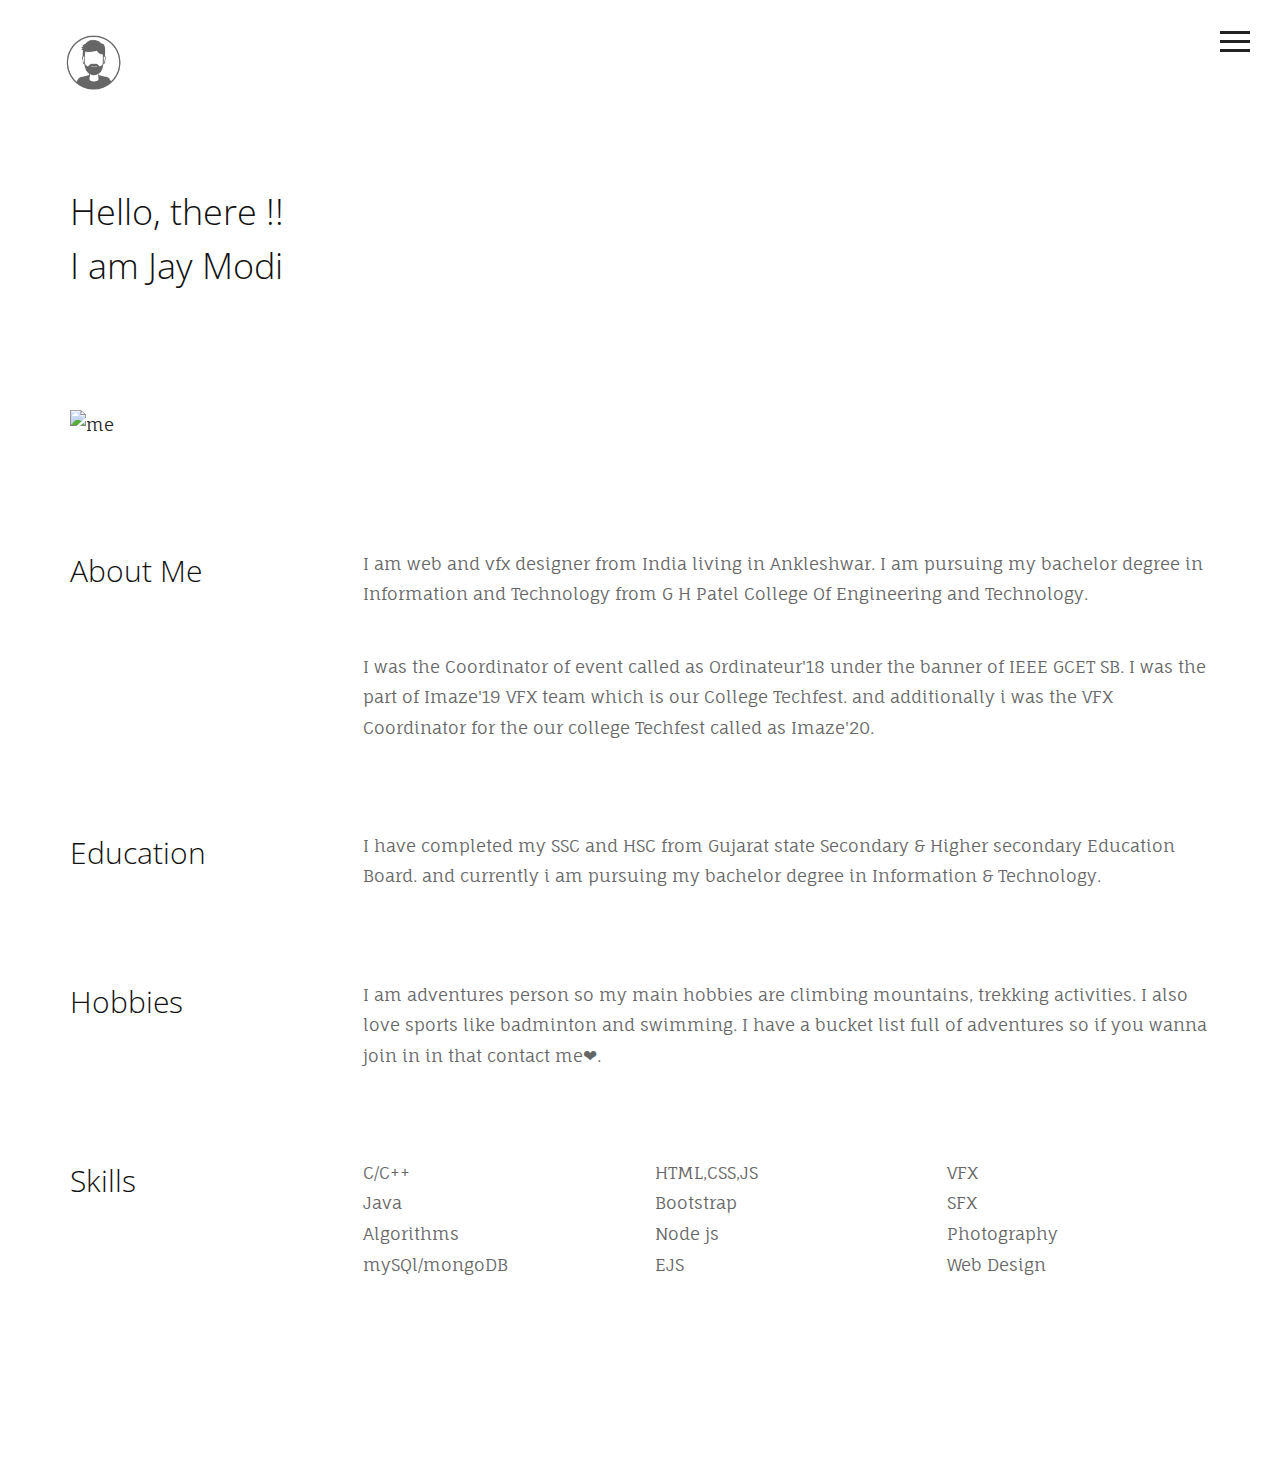
==== about.html @ a881f561 "version 1.0" ====
<!DOCTYPE html>
<html lang="en">
   <head>
      <meta charset="utf-8">
      <title>Jay Modi</title>
      <!-- Css -->
      <link href="css/bootstrap.css" rel="stylesheet">
      <link href="css/style.css" rel="stylesheet">
   </head>
   <body>
      <nav class="navbar navbar-default color-fill navbar-fixed-top">
         <div class="col-md-12">
            <div class="nav">
               <button class="btn-nav">
               <span class="icon-bar top"></span>
               <span class="icon-bar middle"></span>
               <span class="icon-bar bottom"></span>
               </button>
            </div>
            <a class="navbar-brand" href="index.html">
            <img class="logo" src="img/logo.png" alt="logo">
            </a>
            <div class="nav-content hideNav hidden">
               <ul class="nav-list vcenter">
                  <li class="nav-item"><a class="item-anchor" href="index.html">Home</a></li>
                  <li class="nav-item"><a class="item-anchor" href="about.html">About Me</a></li>
                  <li class="nav-item"><a class="item-anchor" href="contact.html">Contact</a></li>
               </ul>
            </div>
         </div>
      </nav>
      <section id="about">
         <div class="container">
            <div class="row">
               <div class="col-md-12">
                  <h1>
                     Hello, there !!
                     <br>
                     I am Jay Modi
                  </h1>
                  <br>
                  <img class="img-responsive margin-top-45" src="img/4.jpg" alt="me">
               </div>
            </div>
            <br>
            <div class="row margin-top-45">
               <div class="col-md-3">
                  <h2>About Me</h2>
               </div>
               <div class="col-md-9">
                  <p>
                     I am web and vfx designer from India living in Ankleshwar. I am pursuing my bachelor degree in Information and Technology from G H Patel College Of Engineering and Technology.
                  </p>
                  <br>
                  <p>
                    I was the Coordinator of event called as Ordinateur'18 under the banner of IEEE GCET SB. I was the part of Imaze'19 VFX team which is our College Techfest. and additionally i was the VFX Coordinator for the our college Techfest called as Imaze'20.
                  </p>
               </div>
            </div>
            <div class="row margin-top-45">
               <div class="col-md-3">
                  <h2>Education</h2>
               </div>
               <div class="col-md-9">
                  <p>
                    I have completed my SSC and HSC from Gujarat state Secondary & Higher secondary Education Board. and currently i am pursuing my bachelor degree in Information & Technology.
                  </p>
               </div>
            </div>
            <div class="row margin-top-45">
               <div class="col-md-3">
                  <h2>Hobbies</h2>
               </div>
               <div class="col-md-9">
                  <p>
                    I am adventures person so my main hobbies are climbing mountains, trekking activities. I also love sports like badminton and swimming. I have a bucket list full of adventures so if you wanna join in in that contact me❤.
                  </p>
               </div>
            </div>
            <div class="row margin-top-45">
               <div class="col-md-3">
                  <h2>Skills</h2>
               </div>
               <div class="col-md-9">
                  <div class="row">
                     <div class="col-md-4">
                        <ul class="list-unstyled">
                           <li>C/C++</li>
                           <li>Java</li>
                           <li>Algorithms</li>
                           <li>mySQl/mongoDB</li>
                        </ul>
                     </div>
                     <div class="col-md-4">
                        <ul class="list-unstyled">
                           <li>HTML,CSS,JS</li>
                           <li>Bootstrap</li>
                           <li>Node js</li>
                           <li>EJS</li>
                        </ul>
                     </div>
                     <div class="col-md-4">
                        <ul class="list-unstyled">
                           <li>VFX</li>
                           <li>SFX</li>
                           <li>Photography</li>
                           <li>Web Design</li>
                        </ul>
                     </div>
                  </div>
               </div>
            </div>
         </div>
      </section>
      <!-- script -->
      <script src="js/jquery.js"></script>
      <script src="js/bootstrap.min.js"></script>
      <script src="js/modernizr.js"></script>
      <script src="js/script.js"></script>
   </body>
</html>
---- css/style.css ----
@import url(https://fonts.googleapis.com/css?family=Open+Sans:400,300);
@import 'https://fonts.googleapis.com/css?family=Fauna+One';

/*---------- Global Style ----------*/

body {
    color: #222;
    font-family: 'Fauna One', serif;
    font-size: 17px;
    line-height: 1.8!important;
}
html {
    overflow-x: hidden;
}
h1,
h2,
h3,
h4,
h5,
h6 {
    font-family: 'Open Sans', sans-serif;
    font-weight: 200;
    color: #111;
    line-height: 1.5em;
    margin-top: 0;
}
p {
    font-family: 'Fauna One', serif;
    font-weight: 300;
    margin-top: 1px;
}
p,
ul,
li {
    color: #666;
}
section {
    padding-top: 185px;
    padding-bottom: 185px;
}
.no-gutter {
    padding-right: 0;
    padding-left: 0;
}
a,
a:link {
    color: #666;
}
a:hover,
a:focus,
a:visited {
    color: #666;
    text-decoration: none;
}
.vcenter {
    position: relative;
    top: 50%;
    transform: translateY(-50%);
    -webkit-transform: translateY(-50%);
    -ms-transform: translateY(-50%);
}
.fill {
    height: 100vh;
}
.margin-top-05 {
    margin-top: 0.5em;
}
.margin-top-10 {
    margin-top: 1.0em;
}
.margin-top-15 {
    margin-top: 1.5em;
}
.margin-top-20 {
    margin-top: 2.0em;
}
.margin-top-25 {
    margin-top: 2.5em;
}
.margin-top-30 {
    margin-top: 3.0em;
}
.margin-top-35 {
    margin-top: 3.5em;
}
.margin-top-40 {
    margin-top: 4.0em;
}
.margin-top-45 {
    margin-top: 4.5em;
}

/*---------- Navbar ----------*/

.nav {
    position: relative;
    width: auto;
    display: inline-block;
    border: none;
    float: right;
    z-index: 99999;
}
.navbar-fixed-top {
    padding-top: 10px;
}
.navbar-brand {
    padding-top: 25px;
    height: 100px;
}
.navbar-brand > img {
    max-width: 127px;
    z-index: 9999;
}
@media (max-width: 768px) {
    .navbar-brand {
        padding-left: 0px;
    }
}
.navbar-default {
    background-color: transparent;
    border-color: transparent;
}
.navbar-default.color-fill {
    background-color: #fff;
    border-color: transparent;
}
.btn-nav {
    background: transparent;
    border: none;
    padding: 15px;
    -webkit-transition: all .5s ease;
    -moz-transition: all .5s ease;
    -ms-transition: all .5s ease;
    -o-transition: all .5s ease;
    transition: all .5s ease;
    cursor: pointer;
    z-index: 99999;
}
@media (max-width: 768px) {
    .btn-nav {
        padding: 15px 0;
    }
}
.btn-nav:focus {
    outline: 0;
}
.icon-bar {
    display: block;
    margin: 6px 0;
    width: 30px;
    height: 3px;
    background-color: #222;
}
.icon-bar.inverted {
    background-color: #fff;
}
@media (max-width: 992px) {
    .icon-bar.inverted {
        background-color: #222;
    }
}
.opaque {
    background-color: #fff!important;
}
.btn-nav:hover .icon-bar {
    -webkit-transition: all 1s ease;
    -moz-transition: all 1s ease;
    -ms-transition: all 1s ease;
    -o-transition: all 1s ease;
    transition: all 1s ease;
    background-color: #555;
}
.nav-content {
    position: fixed;
    top: -100%;
    bottom: 0;
    left: 0;
    right: 0;
    background-color: rgba(255, 255, 255, 1);
    display: block;
    height: 100%;
    z-index: 9;
}
.nav-list {
    list-style: none;
    padding: 0;
    position: relative;
}
.item-anchor {
    color: #fff;
    font-size: 30px;
    font-weight: 100;
    position: relative;
    text-decoration: none;
    padding: 10px;
}
.item-anchor:hover,
.item-anchor:focus {
    color: #ffffff;
    -webkit-transition: all 1s ease;
    -moz-transition: all 1s ease;
    -ms-transition: all 1s ease;
    -o-transition: all 1s ease;
    transition: all 1s ease;
}
.item-anchor:hover:after,
.item-anchor:focus:after {
    width: 100%;
    background: #f7f7f7;
    -webkit-transition: all 1s ease;
    -moz-transition: all 1s ease;
    -ms-transition: all 1s ease;
    -o-transition: all 1s ease;
    transition: all 1s ease;
}
.nav-item {
    font-family: 'Open Sans', sans-serif;
    margin: 10px auto;
    text-align: center;
    color: #222;
}
.nav-item a:link,
.nav-item a:hover,
.nav-item a:focus {
    color: #222;
}
.nav-item a:hover,
.nav-item a:focus {
    border-bottom: 2px solid #222;
}
.animated {
    display: block;
    margin: 0 auto;
}
.animated:hover .icon-bar,
.animated:focus .icon-bar {
    background-color: #fff;
}
.animated:focus {
    cursor: pointer;
    z-index: 9999;
}
.middle {
    margin: 0 auto;
}
.icon-bar {
    -webkit-transition: all .7s ease;
    -moz-transition: all .7s ease;
    -ms-transition: all .7s ease;
    -o-transition: all .7s ease;
    transition: all .7s ease;
    z-index: 999999;
}
.animated .icon-bar {
    z-index: 999999;
    background-color: #222!important;
}
.animated .top {
    -webkit-transform: translateY(7px) rotateZ(45deg);
    -moz-transform: translateY(7px) rotateZ(45deg);
    -ms-transform: translateY(7px) rotateZ(45deg);
    -o-transform: translateY(7px) rotateZ(45deg);
    transform: translateY(7px) rotateZ(45deg);
}
.animated .bottom {
    -webkit-transform: translateY(-11px) rotateZ(-45deg);
    -moz-transform: translateY(-11px) rotateZ(-45deg);
    -ms-transform: translateY(-11px) rotateZ(-45deg);
    -o-transform: translateY(-11px) rotateZ(-45deg);
    transform: translateY(-11px) rotateZ(-45deg);
}
.animated .middle {
    width: 0;
}
@keyframes showNav {
    from {
        top: -100%;
    }
    to {
        top: 0;
    }
}
@-webkit-keyframes showNav {
    from {
        top: -100%;
    }
    to {
        top: 0;
    }
}
@-moz-keyframes showNav {
    from {
        top: -100%;
    }
    to {
        top: 0;
    }
}
@-o-keyframes showNav {
    from {
        top: -100%;
    }
    to {
        top: 0;
    }
}
.showNav {
    -webkit-animation: showNav 1s ease forwards;
    -moz-animation: showNav 1s ease forwards;
    -o-animation: showNav 1s ease forwards;
    animation: showNav 1s ease forwards;
}
@keyframes hideNav {
    from {
        top: 0;
    }
    to {
        top: -100%;
    }
}
@-webkit-keyframes hideNav {
    from {
        top: 0;
    }
    to {
        top: -100%;
    }
}
@-moz-keyframes hideNav {
    from {
        top: 0;
    }
    to {
        top: -100%;
    }
}
@-o-keyframes hideNav {
    from {
        top: 0;
    }
    to {
        top: -100%;
    }
}
.hideNav {
    -webkit-animation: hideNav 1s ease forwards;
    -moz-animation: hideNav 1s ease forwards;
    -o-animation: hideNav 1s ease forwards;
    animation: hideNav 1s ease forwards;
}
.hidden {
    display: none;
}

/*---------- Menu Icon Animation ----------*/

.navbar-toggle * {
    -ms-transition: all 0.4s ease;
    -webkit-transition: all 0.4s ease;
    -moz-transition: all 0.4s ease;
    -o-transition: all 0.4s ease;
    transition: all 0.4s ease;
}
.navbar-toggle {
    border: medium none;
    border-radius: 0;
    color: #fff;
    cursor: pointer;
    height: 50px;
    padding: 16px;
    width: 50px;
    float: right;
    margin-top: 0px;
    margin-bottom: 0px;
}
.navbar-default .navbar-toggle:hover,
.navbar-default .navbar-toggle:focus {
    background-color: #fff;
}
.navbar-default .navbar-toggle,
.navbar-default .navbar-collapse,
.navbar-default .navbar-form {
    border-color: #fff;
}
.navbar-toggle span {
    width: 25px;
    height: 3px;
    margin-bottom: 5px;
    background-color: #222;
    display: block;
}
.navbar-toggle span.bar1 {
    -ms-transform: rotate(45deg);
    -webkit-transform: rotate(45deg);
    -moz-transform: rotate(45deg);
    -o-transform: rotate(45deg);
    transform: rotate(45deg);
    -ms-transform-origin: 1px 3px;
    -webkit-transform-origin: 1px 3px;
    -moz-transform-origin: 1px 3px;
    -o-transform-origin: 1px 3px;
    transform-origin: 1px 3px;
    width: 31px;
}
.navbar-toggle span.bar2 {
    -ms-transform: rotate(-360deg) scale(0);
    -webkit-transform: rotate(-360deg) scale(0);
    -moz-transform: rotate(-360deg) scale(0);
    -o-transform: rotate(-360deg) scale(0);
    transform: rotate(-360deg) scale(0);
}
.navbar-toggle span.bar3 {
    -ms-transform: rotate(-45deg);
    -webkit-transform: rotate(-45deg);
    transform: rotate(-45deg);
    -ms-transform-origin: 8px 2px;
    -webkit-transform-origin: 8px 2px;
    transform-origin: 8px 2px;
    width: 31px;
}
.navbar-toggle.collapsed span.bar1,
.navbar-toggle.collapsed span.bar2,
.navbar-toggle.collapsed span.bar3,
.navbar-toggle.collapsed span.bar4 {
    -ms-transform: none;
    -webkit-transform: none;
    transform: none;
    width: 30px;
}

/*---------- Header ----------*/

#header {
    height: 50%;
    margin: 0 auto;
    position: relative;
    color: #fff;
    text-align: center;
    background-size: cover;
}
#headslide {
    position: relative;
}
#headslide .img-responsive,
#headslide .thumbnail > img,
#headslide .thumbnail a > img,
#headslide .carousel-inner > .item > img,
#headslide .carousel-inner > .item > a > img {
    height: 100vh;
    max-width: none;
    object-fit: cover;
    width: 100%;
}
#header h1,
#header p {
    color: #fff;
}
#header h1 {
    font-size: 3.5em;
}
#header p {
    font-size: 1.5em;
}

/*---------- Portfolio ----------*/

#portfolio {
    padding-top: 185px;
}
.background-image-holder {
    background-attachment: scroll;
    background-clip: border-box;
    background-origin: padding-box;
    background-position: 50% 50% !important;
    background-repeat: repeat;
    background-size: cover !important;
    height: 100%;
    left: 0;
    top: 0;
    transition: all 0.3s ease 0s;
    width: 100%;
    z-index: 1;
}
.background-image {
    height: 100%;
    width: 100%;
    object-fit: cover;
}
.square-thumbs li {
    height: 285px;
}
.lightbox-grid li {
    padding: 8px;
    float: left;
    opacity: 1;
    transition: all 0.3s ease 0s;
}
@media (max-width: 992px) {
    .lightbox-grid li  {
        padding: 8px 0;
    }
}
.lightbox-grid,
.lightbox-grid ul,
.lightbox-grid li {
    overflow: hidden;
    position: relative;
}
.portfolio-sorting {
    padding-left: 15px;
    font-family: 'Open Sans', sans-serif;
}
.portfolio-sorting li a:hover,
.portfolio-sorting li a.active {
    border-bottom: 2px solid #222;
}
.portfolio-item {
    margin-bottom: 30px;
}
.item {
    height: 100vh;
}
.item img {
    width: 100%;
    height: 100vh!important;
    object-fit: cover;
}
.btn {
  border-color: #000000;
}
.btn:hover {
  background-color: #E8E4E1;
}
.linkedin_img{
  width: 50px;
  text-align: center;
  margin: 50px 10px 10px;
}
.linkedin_img:hover{
  text-align: center;
  color: #3E9C87;
}
.twitter_img{
  text-align: center;
  width: 50px;
  margin: 50px 10px 10px;
}
.twitter_img:hover{
  color: #3E9C87;
  text-align: center;
}
.instagram_img{
  text-align: center;
  width: 50px;
  margin: 50px 10px 10px;
}
.instagram_img:hover{
  text-align: center;
  color: #3E9C87;
}
.name_img {
  width: 500px;
  height: 500px;
}
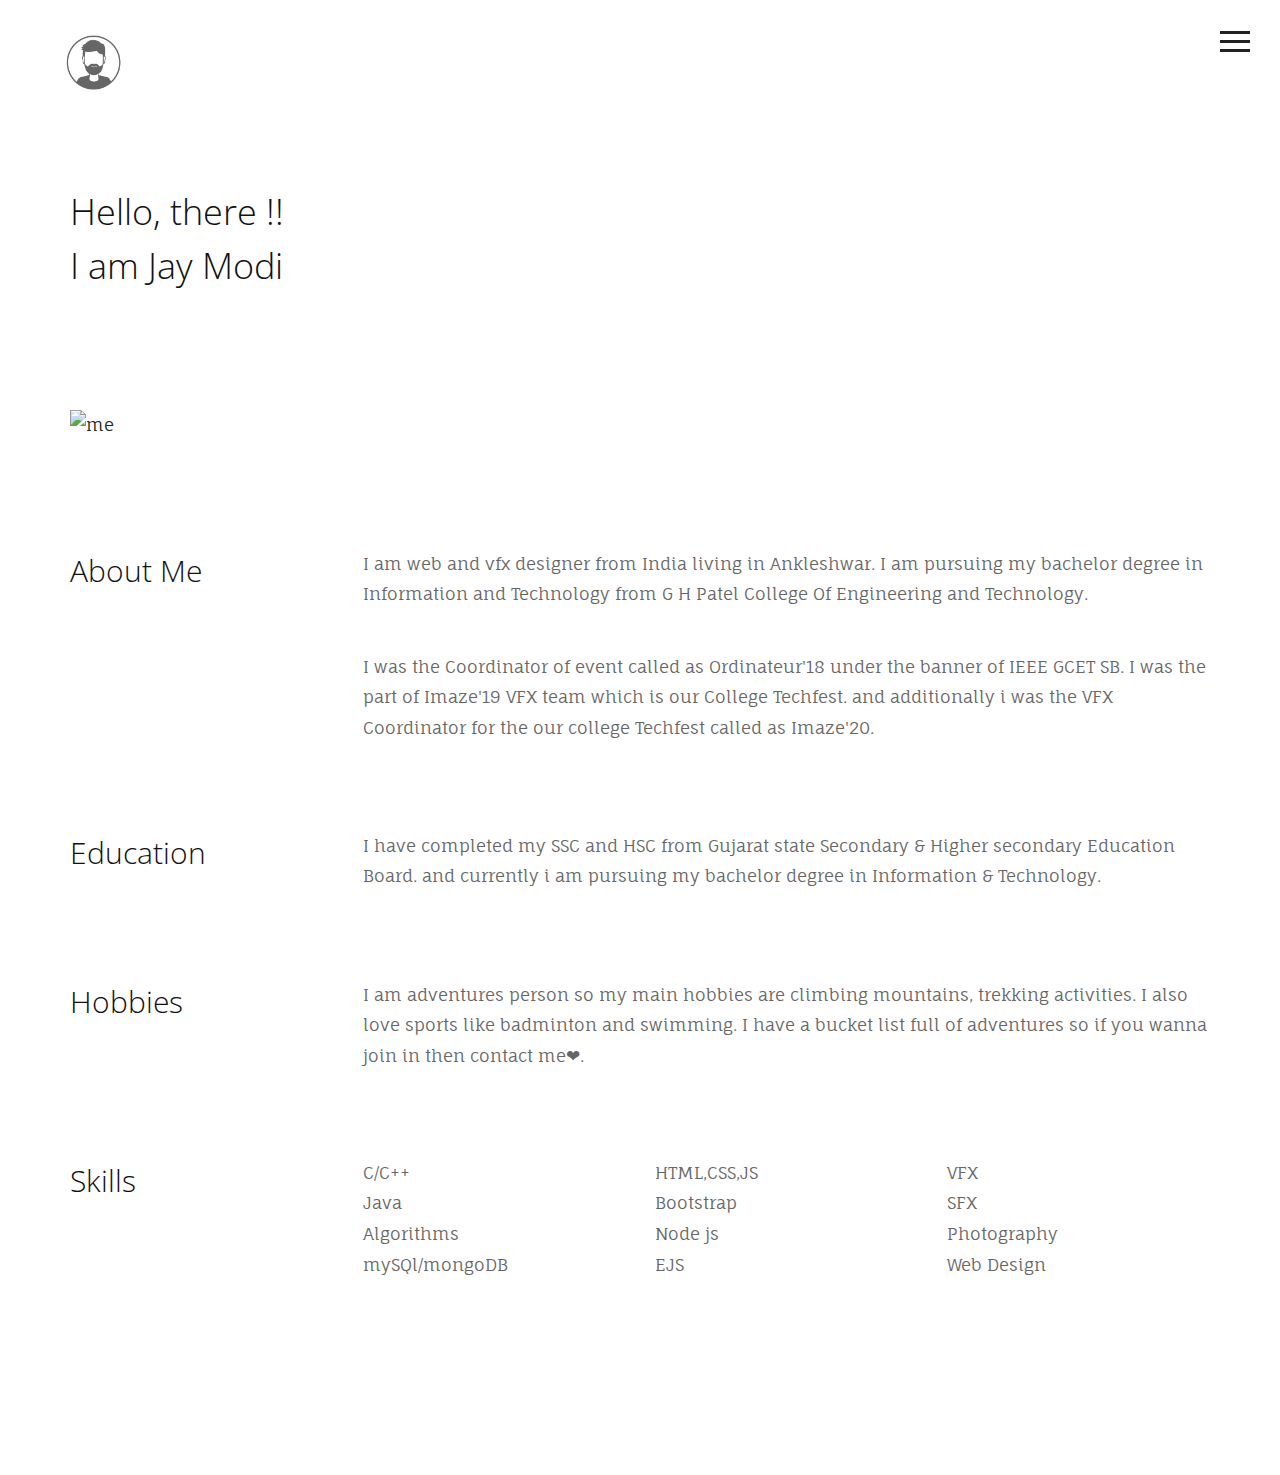
==== commit 8af9d97f: "Update about.html" ====
--- a/about.html
+++ b/about.html
@@ -73,7 +73,7 @@
                </div>
                <div class="col-md-9">
                   <p>
-                    I am adventures person so my main hobbies are climbing mountains, trekking activities. I also love sports like badminton and swimming. I have a bucket list full of adventures so if you wanna join in in that contact me❤.
+                    I am adventures person so my main hobbies are climbing mountains, trekking activities. I also love sports like badminton and swimming. I have a bucket list full of adventures so if you wanna join in then contact me❤.
                   </p>
                </div>
             </div>
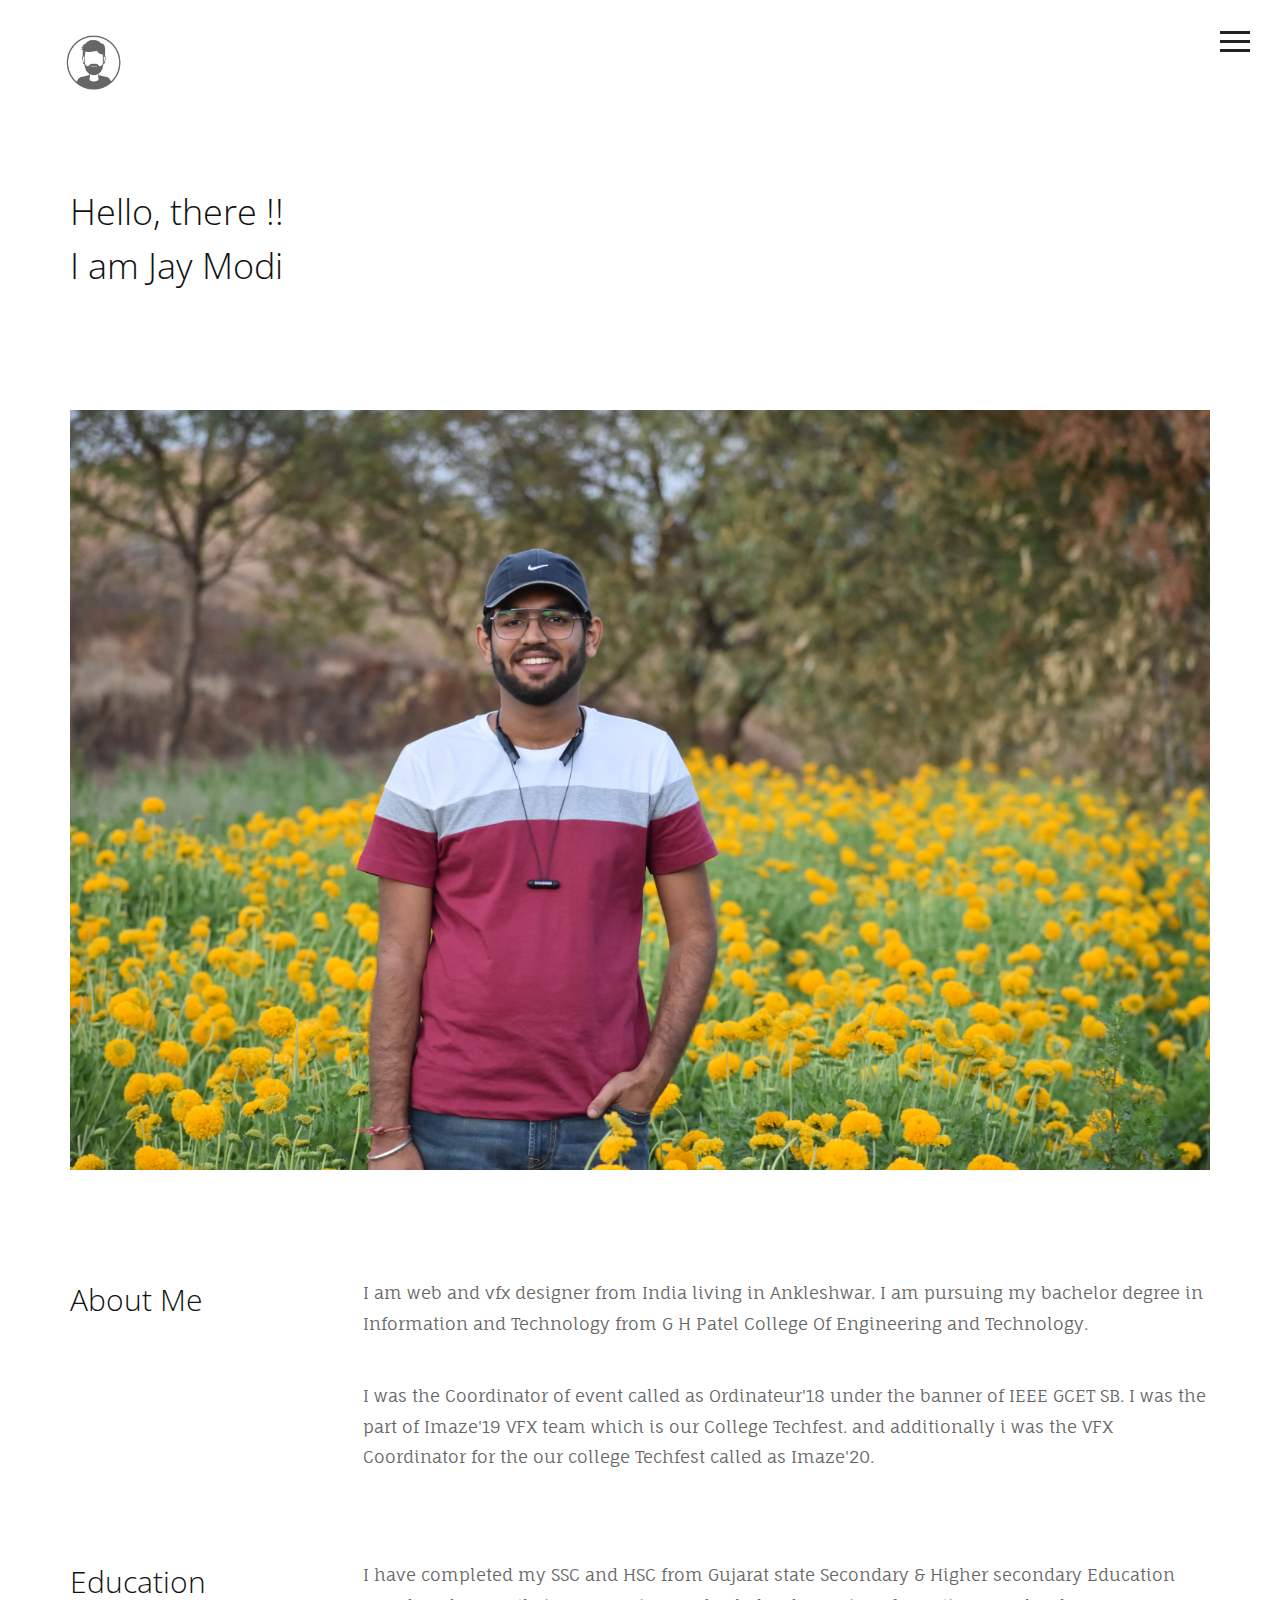
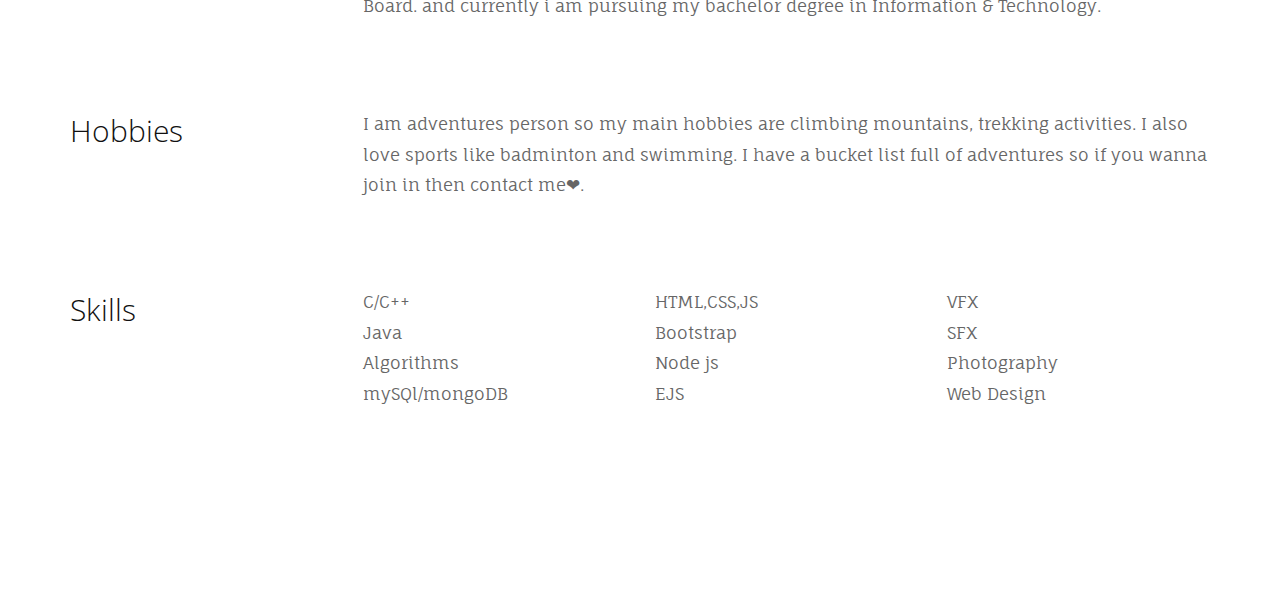
==== commit ada7b586: "Update about.html" ====
--- a/about.html
+++ b/about.html
@@ -39,7 +39,7 @@
                      I am Jay Modi
                   </h1>
                   <br>
-                  <img class="img-responsive margin-top-45" src="img/4.jpg" alt="me">
+                  <img class="img-responsive margin-top-45" src="img/4.JPG" alt="me">
                </div>
             </div>
             <br>
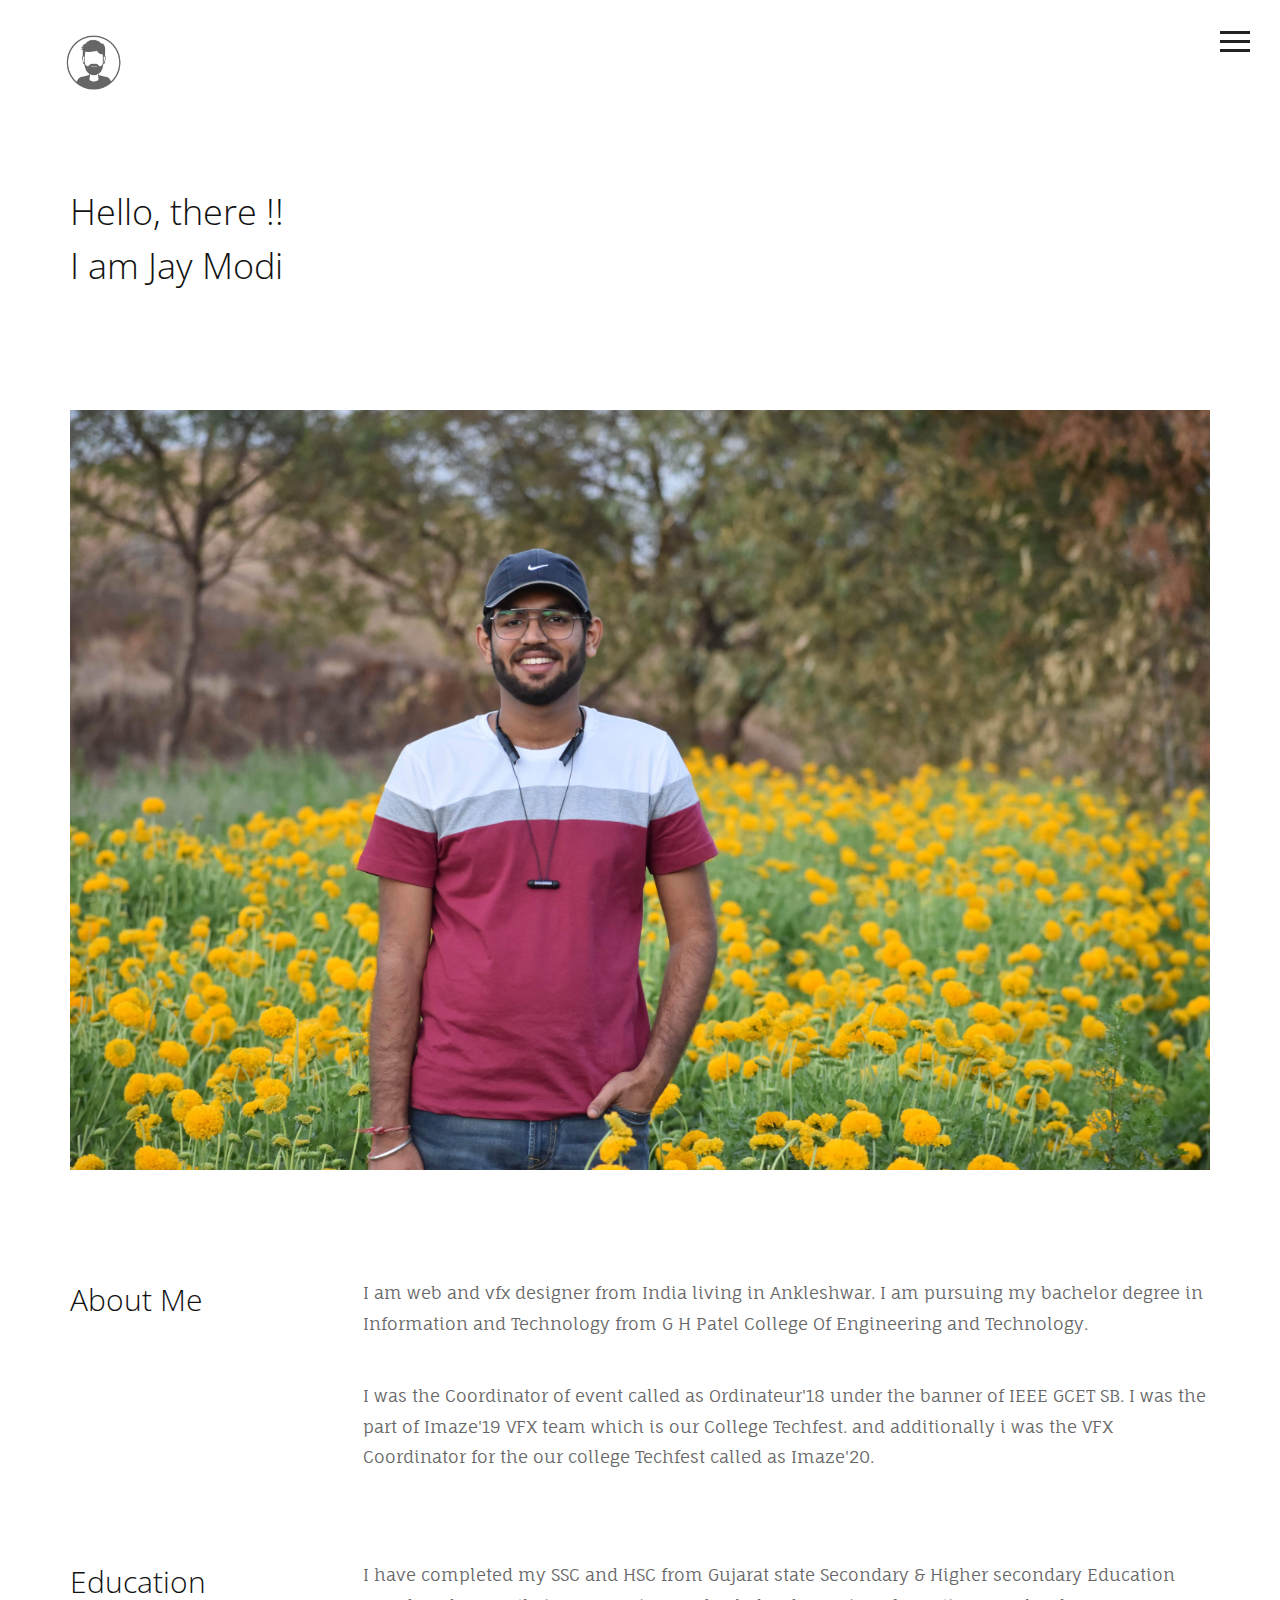
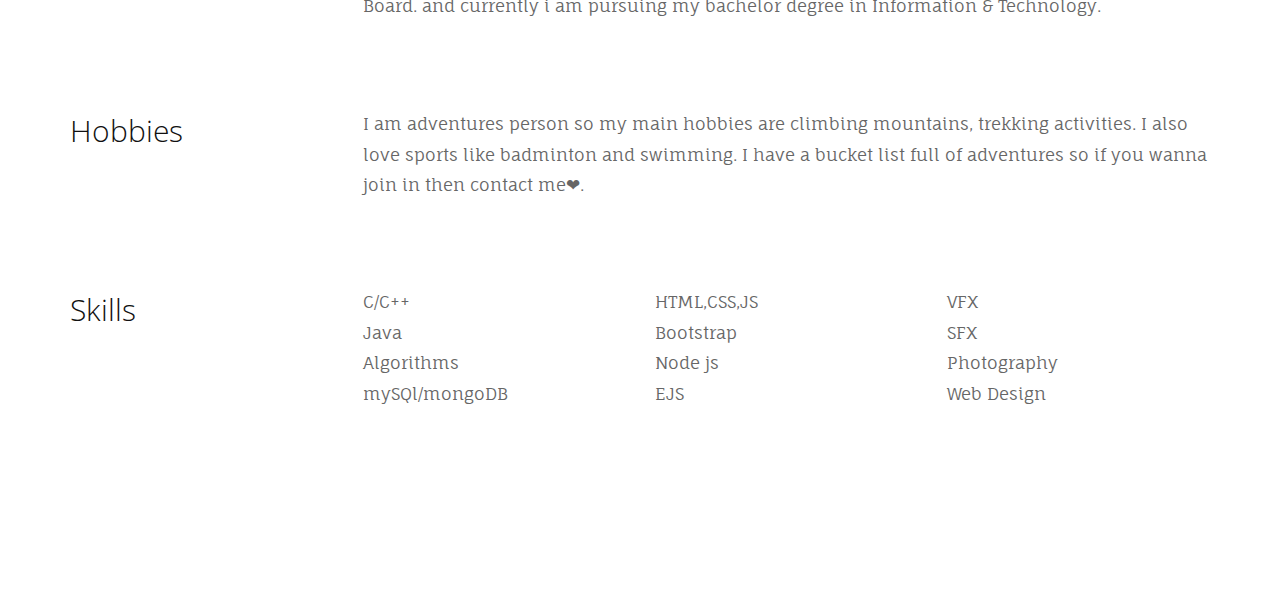
==== commit 3dab238f: "Update about.html" ====
--- a/about.html
+++ b/about.html
@@ -39,7 +39,7 @@
                      I am Jay Modi
                   </h1>
                   <br>
-                  <img class="img-responsive margin-top-45" src="img/4.JPG" alt="me">
+                  <img class="img-responsive margin-top-45" src="img/4.jpg" alt="me">
                </div>
             </div>
             <br>
